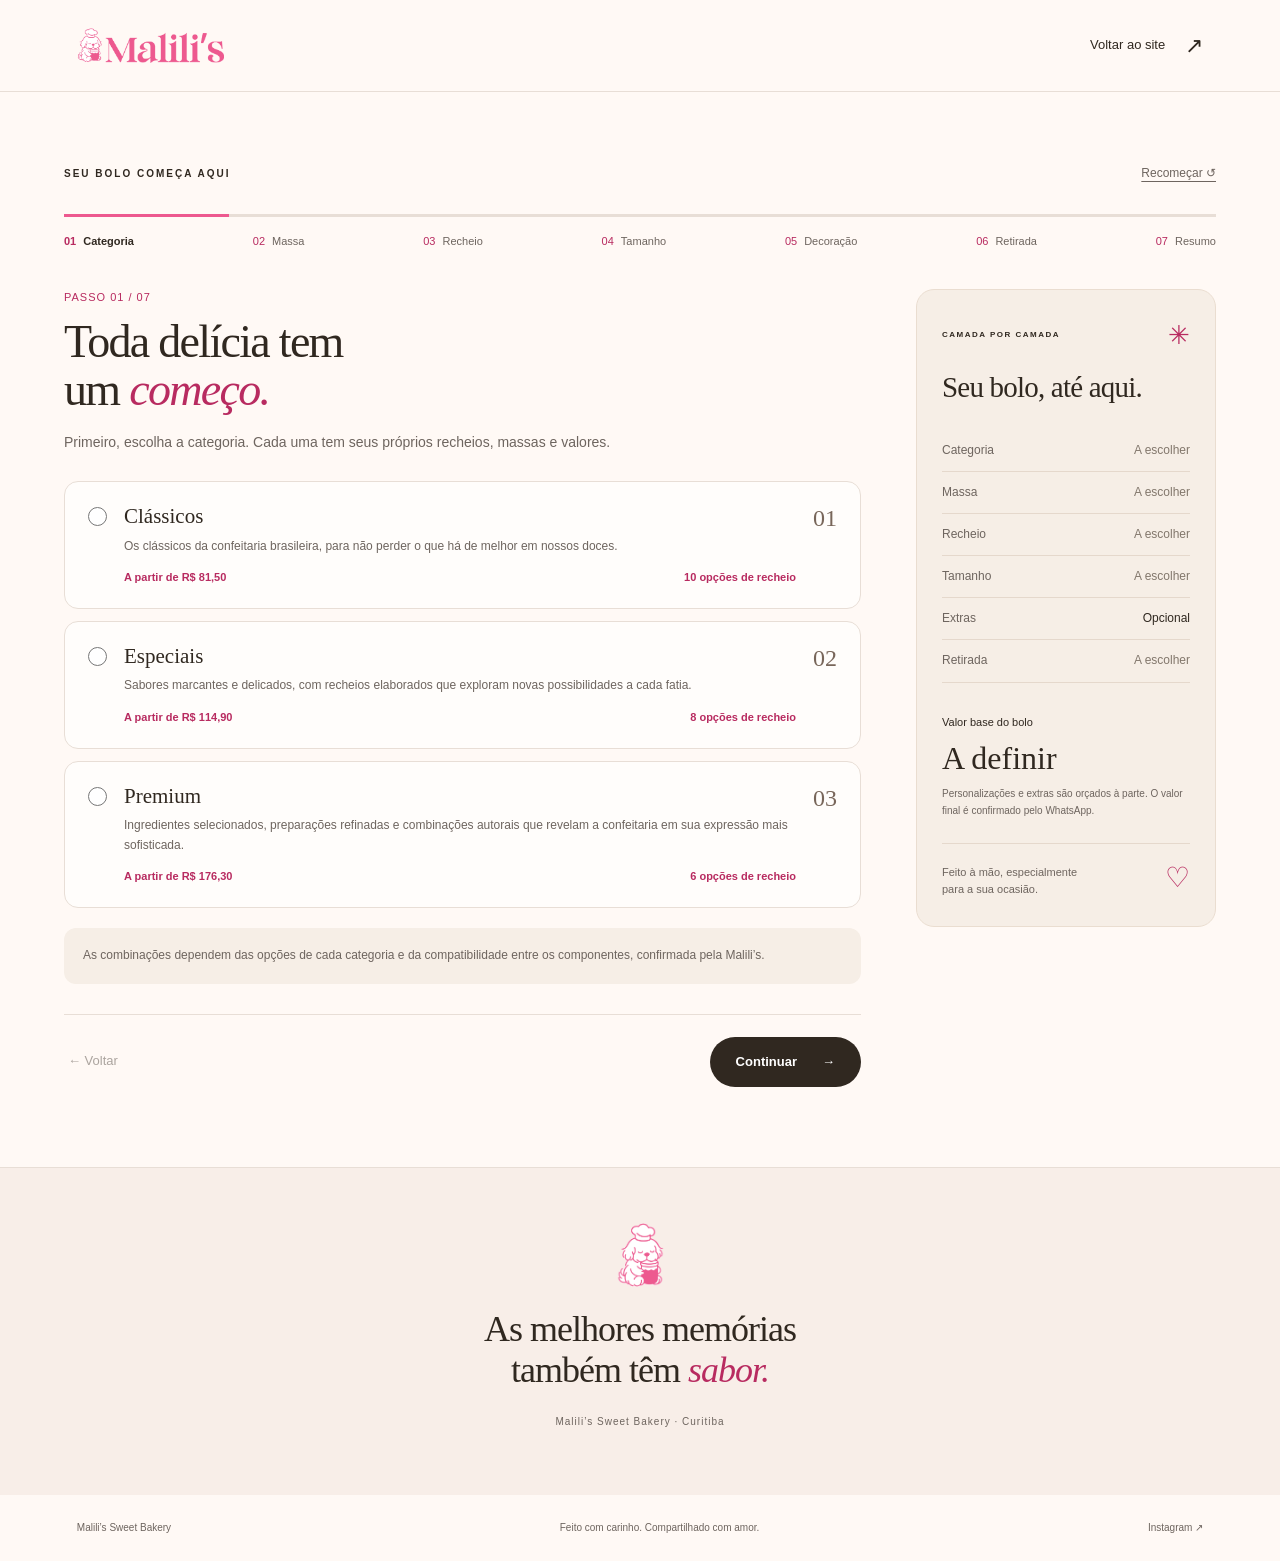
==== monte-seu-bolo/index.html @ 328f4b68 "Add mobile-first cake configurator and homepage entry points" ====
<!doctype html>
<html lang="pt-BR">
  <head>
    <meta charset="utf-8" />
    <meta name="viewport" content="width=device-width, initial-scale=1" />
    <meta name="theme-color" content="#fff9f5" />
    <meta
      name="description"
      content="Monte seu bolo Malili’s: escolha a massa, o recheio, o tamanho e a decoração. Prepare seu pedido de orçamento para conversar com a gente pelo WhatsApp."
    />
    <title>Monte seu bolo | Malili’s Sweet Bakery</title>
    <link rel="icon" href="../assets/images/logos/logo-dog.png" />
    <link rel="stylesheet" href="../assets/css/style.css?v=62811148ff71" />
    <link rel="stylesheet" href="assets/quiz.css?v=62607d155e5b" />
    <script src="assets/quiz.js" defer></script>
  </head>
  <body class="cake-page">
    <a class="cake-skip" href="#quiz">Ir para as escolhas</a>
    <header class="cake-header">
      <a href="../" aria-label="Malili’s Sweet Bakery, início"
        ><img
          src="../assets/images/logos/logo-horizontal-minimal.png"
          width="156"
          height="44"
          alt="Malili’s Sweet Bakery"
      /></a>
      <a class="cake-home" href="../"
        >Voltar ao site <span aria-hidden="true">↗</span></a
      >
    </header>
    <main>
      <section class="cake-hero" aria-labelledby="intro-title" hidden>
        <div class="cake-hero__copy">
          <p class="cake-eyebrow"><span></span> FEITO À MÃO. DO SEU JEITO.</p>
          <h1 id="intro-title">
            Sua ocasião.<br />Seu gosto.<br /><em>Seu bolo.</em>
          </h1>
          <p class="cake-intro">
            Das primeiras camadas ao último detalhe,<br
              class="cake-desktop-break"
            />
            vamos montar um bolo com a sua cara.
          </p>
          <a class="cake-button cake-button--dark" href="#quiz"
            >Vamos escolher? <span aria-hidden="true">↗</span></a
          >
          <p class="cake-hero__note">
            Você escolhe. A gente prepara o orçamento.
          </p>
        </div>
        <div class="cake-hero__visual">
          <span class="cake-orbit cake-orbit--one" aria-hidden="true"></span
          ><span class="cake-orbit cake-orbit--two" aria-hidden="true"></span>
          <span class="cake-photo-label">Uma celebração em cada camada</span>
          <img
            src="assets/bolo-red-velvet.webp"
            width="760"
            height="814"
            alt="Bolo Malili’s com buttercream rosa, decoração de bicos e frutas vermelhas"
            loading="lazy"
          />
          <div class="cake-stamp" aria-hidden="true">
            feito com<br /><strong>carinho</strong><span>✳</span>
          </div>
        </div>
        <div class="cake-hero__footer">
          <span>BOLOS SOB ENCOMENDA</span
          ><span>CURITIBA, PR <span aria-hidden="true">↙</span></span>
        </div>
      </section>
      <div class="cake-facts" aria-label="Como funciona a encomenda" hidden>
        <p>
          <span aria-hidden="true">✳</span> Pelo menos 5 dias de antecedência
        </p>
        <p><span aria-hidden="true">⌂</span> Retirada na Malili’s</p>
        <p><span aria-hidden="true">♡</span> Cada detalhe combinado com você</p>
      </div>
      <section id="quiz" class="cake-workspace" aria-label="Monte seu bolo">
        <div class="cake-progress-top">
          <p class="cake-eyebrow">SEU BOLO COMEÇA AQUI</p>
          <button type="button" class="cake-text-button" id="restart">
            Recomeçar <span aria-hidden="true">↺</span>
          </button>
        </div>
        <div class="cake-progress" aria-label="Etapas">
          <div class="cake-progress__track">
            <span id="progress-bar"></span>
          </div>
          <p id="progress-label"></p>
          <ol id="step-list"></ol>
        </div>
        <div class="cake-layout">
          <div class="cake-form-area">
            <form id="cake-form" novalidate>
              <div id="step-content"></div>
              <p class="cake-error" id="form-error" role="alert" hidden></p>
              <div class="cake-navigation">
                <button type="button" id="back" class="cake-back">
                  ← Voltar</button
                ><span class="cake-navigation__price" id="mobile-price"></span
                ><button
                  type="submit"
                  id="next"
                  class="cake-button cake-button--dark"
                >
                  Continuar <span aria-hidden="true">→</span>
                </button>
              </div>
            </form>
            <noscript
              ><div class="cake-notice">
                Ative o JavaScript para montar seu bolo. Você também pode
                <a href="https://wa.me/5541997467645"
                  >pedir um orçamento pelo WhatsApp</a
                >. Encomendas com pelo menos 5 dias de antecedência, retirada na
                Malili’s e sinal de 50% para confirmação.
              </div></noscript
            >
          </div>
          <aside class="cake-summary" aria-labelledby="summary-title">
            <div class="cake-summary__heading">
              <p class="cake-eyebrow">CAMADA POR CAMADA</p>
              <span aria-hidden="true">✳</span>
            </div>
            <h2 id="summary-title">Seu bolo, até aqui.</h2>
            <div id="summary-content"></div>
            <div class="cake-summary__price">
              <span>Valor base do bolo</span
              ><strong id="summary-price" aria-live="polite" aria-atomic="true"
                >A definir</strong
              >
              <p>
                Personalizações e extras são orçados à parte. O valor final é
                confirmado pelo WhatsApp.
              </p>
            </div>
            <p class="cake-summary__foot">
              Feito à mão, especialmente<br />para a sua ocasião.
              <span aria-hidden="true">♡</span>
            </p>
          </aside>
        </div>
      </section>
      <section class="cake-closing">
        <img
          src="../assets/images/logos/logo-dog.png"
          width="50"
          height="66"
          alt=""
        />
        <p>As melhores memórias<br />também têm <em>sabor.</em></p>
        <span>Malili’s Sweet Bakery · Curitiba</span>
      </section>
    </main>
    <footer class="cake-footer">
      <a href="../">Malili’s Sweet Bakery</a
      ><span>Feito com carinho. Compartilhado com amor.</span
      ><a
        href="https://www.instagram.com/malilisconfeitaria/"
        target="_blank"
        rel="noopener noreferrer"
        >Instagram ↗</a
      >
    </footer>
    <dialog id="restart-dialog" class="cake-dialog">
      <h2>Começar um novo bolo?</h2>
      <p>As escolhas deste orçamento serão apagadas.</p>
      <div>
        <button type="button" id="cancel-restart" class="cake-back">
          Manter escolhas</button
        ><button
          type="button"
          id="confirm-restart"
          class="cake-button cake-button--dark"
        >
          Recomeçar
        </button>
      </div>
    </dialog>
    <p id="cake-status" class="sr-only" role="status" aria-live="polite"></p>
  </body>
</html>
---- assets/css/style.css ----
/* ==========================================================================
   MALILI'S SWEET BAKERY — Landing Page Stylesheet
   Brand: 50% white / 30% black / 20% pink
   ========================================================================== */

/* ===== DESIGN TOKENS ===== */
:root {
  /* Colors */
  --color-white: #ffffff;
  --color-off-white: #fff9f5;
  --color-cream: #fff3e8;
  --color-black: #000000;
  --color-dark: #1a1a1a;
  --color-gray-600: #4a4a4a;
  --color-gray-400: #8a8a8a;
  --color-gray-200: #e8e8e8;
  --color-gray-100: #f5f5f5;

  --color-pink: #ed598f;
  --color-light-pink: #fa8fb6;
  --color-hot-pink: #f84284;
  --color-blush: #fde8f0;
  --color-chocolate: #6b3a2a;

  /* Typography */
  --font-primary: "Helvetica Neue", Helvetica, Arial, sans-serif;
  --font-serif: "Times New Roman", Times, Georgia, serif;
  --font-script: "Great Vibes", cursive;
  --fw-regular: 400;
  --fw-medium: 500;
  --fw-semibold: 600;
  --fw-bold: 700;
  --fw-black: 900;

  /* Fluid type scale */
  --text-xs: clamp(0.75rem, 0.7rem + 0.25vw, 0.875rem);
  --text-sm: clamp(0.875rem, 0.8rem + 0.3vw, 1rem);
  --text-base: clamp(1rem, 0.95rem + 0.25vw, 1.125rem);
  --text-lg: clamp(1.125rem, 1rem + 0.5vw, 1.375rem);
  --text-xl: clamp(1.25rem, 1rem + 1vw, 1.75rem);
  --text-2xl: clamp(1.5rem, 1rem + 2vw, 2.5rem);
  --text-3xl: clamp(2rem, 1rem + 3vw, 3.5rem);
  --text-4xl: clamp(2.5rem, 1rem + 4.5vw, 5rem);
  --text-hero: clamp(3.5rem, 1rem + 9vw, 9.5rem);

  /* Spacing */
  --space-xs: clamp(0.5rem, 0.4rem + 0.5vw, 0.75rem);
  --space-sm: clamp(0.75rem, 0.5rem + 1vw, 1.25rem);
  --space-md: clamp(1rem, 0.5rem + 2vw, 2rem);
  --space-lg: clamp(1.5rem, 0.5rem + 3vw, 3rem);
  --space-xl: clamp(2rem, 0.5rem + 5vw, 5rem);
  --space-2xl: clamp(3rem, 1rem + 6vw, 7rem);
  --space-section: clamp(5rem, 3rem + 7vw, 10rem);

  /* Layout */
  --container-max: 1280px;
  --container-pad: clamp(1.25rem, 1rem + 2vw, 3rem);
  --grid-gap: clamp(1.5rem, 1rem + 2vw, 3rem);
  --radius: 0.75rem;
  --radius-lg: 1.5rem;
  --radius-pill: 100vmax;

  /* Animation */
  --ease-out-expo: cubic-bezier(0.16, 1, 0.3, 1);
  --ease-out-back: cubic-bezier(0.34, 1.56, 0.64, 1);
  --ease-in-out: cubic-bezier(0.65, 0, 0.35, 1);
  --ease-playful: cubic-bezier(0.24, 1, 0.36, 1);
  --dur-fast: 0.2s;
  --dur-base: 0.4s;
  --dur-slow: 0.8s;

  /* Z-index */
  --z-base: 1;
  --z-decor: 5;
  --z-content: 10;
  --z-navbar: 100;
  --z-overlay: 200;

  /* Navbar */
  --navbar-h: 5rem;
}

/* ===== RESET ===== */
*,
*::before,
*::after {
  box-sizing: border-box;
  margin: 0;
  padding: 0;
}

html {
  -webkit-font-smoothing: antialiased;
  -moz-osx-font-smoothing: grayscale;
  text-rendering: optimizeLegibility;
}

body {
  font-family: var(--font-primary);
  font-weight: var(--fw-regular);
  font-size: var(--text-base);
  line-height: 1.6;
  color: var(--color-dark);
  background-color: var(--color-white);
  overflow-x: hidden;
}

h1,
h2,
h3,
h4,
h5,
h6 {
  font-family: var(--font-serif);
}

img {
  max-width: 100%;
  height: auto;
  display: block;
}

a {
  color: inherit;
  text-decoration: none;
}

ul {
  list-style: none;
}

button {
  font: inherit;
  color: inherit;
  background: none;
  border: none;
  cursor: pointer;
}

/* ===== UTILITIES ===== */
.sr-only {
  position: absolute;
  width: 1px;
  height: 1px;
  padding: 0;
  margin: -1px;
  overflow: hidden;
  clip: rect(0, 0, 0, 0);
  white-space: nowrap;
  border: 0;
}

.container {
  width: 100%;
  max-width: var(--container-max);
  margin: 0 auto;
  padding-inline: var(--container-pad);
}

.no-scroll {
  overflow: hidden;
}

/* ===== BUTTONS ===== */
.btn {
  display: inline-flex;
  align-items: center;
  justify-content: center;
  gap: 0.5rem;
  padding: 0.875rem 2rem;
  font-family: var(--font-primary);
  font-size: var(--text-sm);
  font-weight: var(--fw-semibold);
  letter-spacing: 0.02em;
  border-radius: var(--radius-pill);
  cursor: pointer;
  transition:
    transform var(--dur-fast) var(--ease-playful),
    box-shadow var(--dur-fast) var(--ease-playful),
    background-color var(--dur-fast) var(--ease-playful);
  position: relative;
  overflow: hidden;
  white-space: nowrap;
}

.btn--primary {
  background-color: var(--color-pink);
  color: var(--color-white);
  border: 2px solid var(--color-pink);
}

.btn--primary:hover {
  background-color: var(--color-hot-pink);
  border-color: var(--color-hot-pink);
  transform: translateY(-2px);
  box-shadow: 0 8px 30px rgba(237, 89, 143, 0.35);
}

.btn--primary:active {
  transform: translateY(0) scale(0.97);
  box-shadow: 0 2px 10px rgba(237, 89, 143, 0.25);
}

.btn--outline {
  background-color: transparent;
  color: var(--color-dark);
  border: 2px solid var(--color-dark);
}

.btn--outline:hover {
  background-color: var(--color-dark);
  color: var(--color-white);
  transform: translateY(-2px);
  box-shadow: 0 8px 30px rgba(0, 0, 0, 0.15);
}

.btn--outline:active {
  transform: translateY(0) scale(0.97);
}

.btn--lg {
  padding: 1rem 2.5rem;
  font-size: var(--text-base);
}

/* Focus visible for accessibility */
.btn:focus-visible,
a:focus-visible,
summary:focus-visible,
button:focus-visible {
  outline: 3px solid var(--color-pink);
  outline-offset: 3px;
}

/* ===== FLOATING WHATSAPP WIDGET ===== */
.whatsapp-widget {
  position: fixed;
  right: 1.25rem;
  bottom: 1.25rem;
  width: 3.5rem;
  height: 3.5rem;
  border-radius: 50%;
  display: inline-flex;
  align-items: center;
  justify-content: center;
  background: #25d366;
  color: var(--color-white);
  box-shadow: 0 12px 28px rgba(0, 0, 0, 0.22);
  z-index: 300;
  transition:
    transform var(--dur-fast) var(--ease-playful),
    box-shadow var(--dur-fast) var(--ease-playful),
    filter var(--dur-fast) var(--ease-playful);
}

.whatsapp-widget:hover {
  transform: translateY(-2px) scale(1.04);
  box-shadow: 0 16px 34px rgba(0, 0, 0, 0.28);
  filter: brightness(1.05);
}

.whatsapp-widget:active {
  transform: scale(0.96);
}

.whatsapp-widget svg {
  width: 1.75rem;
  height: 1.75rem;
}

/* ===== EYEBROW TEXT ===== */
.hero__eyebrow,
.about__eyebrow,
.products__eyebrow,
.spotlight__eyebrow,
.faq__eyebrow {
  font-size: var(--text-sm);
  font-weight: var(--fw-semibold);
  letter-spacing: 0.15em;
  text-transform: uppercase;
  color: var(--color-pink);
  margin-bottom: var(--space-sm);
}

/* ===== SECTION HEADINGS ===== */
.about__heading,
.products__heading,
.spotlight__heading,
.faq__heading,
.footer__cta-heading {
  font-size: var(--text-4xl);
  font-weight: var(--fw-black);
  line-height: 1.1;
  letter-spacing: -0.02em;
  color: var(--color-black);
  margin-bottom: var(--space-md);
}

.about__heading em,
.products__heading em,
.spotlight__heading em,
.faq__heading em,
.footer__cta-heading em {
  font-style: italic;
  color: var(--color-pink);
}

/* ===== DECORATIVE CIRCLES ===== */
.decor-circle {
  position: absolute;
  border-radius: 50%;
  pointer-events: none;
  will-change: transform;
}

/* ===== NAVBAR ===== */
.navbar {
  position: fixed;
  top: 0;
  left: 0;
  right: 0;
  z-index: var(--z-navbar);
  height: var(--navbar-h);
  display: flex;
  align-items: center;
  background: transparent;
  border-radius: 0;
  border: 1px solid transparent;
  transition:
    background var(--dur-base) var(--ease-playful),
    transform var(--dur-base) var(--ease-playful),
    box-shadow var(--dur-base) var(--ease-playful),
    top var(--dur-base) var(--ease-playful),
    left var(--dur-base) var(--ease-playful),
    right var(--dur-base) var(--ease-playful),
    border-radius var(--dur-base) var(--ease-playful),
    border-color var(--dur-base) var(--ease-playful);
}

.navbar--scrolled {
  top: 12px;
  left: clamp(12px, 3vw, 40px);
  right: clamp(12px, 3vw, 40px);
  height: calc(var(--navbar-h) - 8px);
  background: rgba(255, 255, 255, 0.72);
  backdrop-filter: blur(20px) saturate(1.8);
  -webkit-backdrop-filter: blur(20px) saturate(1.8);
  border-radius: 100px;
  border-color: rgba(255, 255, 255, 0.55);
  box-shadow:
    0 4px 24px rgba(0, 0, 0, 0.06),
    0 1px 2px rgba(0, 0, 0, 0.04);
}

.navbar--hidden {
  transform: translateY(calc(-100% - 20px));
}

.navbar__inner {
  display: grid;
  grid-template-columns: 1fr auto 1fr;
  align-items: center;
}

.navbar__logo img {
  height: 48px;
  width: auto;
}

/* Nav links — centered in the middle column */
.navbar__menu {
  display: flex;
  align-items: center;
  gap: clamp(1.5rem, 2vw, 2.5rem);
}

/* CTA — pushed to the far right */
.navbar__cta-wrap {
  justify-self: end;
}

.navbar__link {
  font-size: var(--text-sm);
  font-weight: var(--fw-medium);
  color: var(--color-dark);
  position: relative;
  padding: 0.25rem 0;
  transition: color var(--dur-fast);
}

.navbar__link::after {
  content: "";
  position: absolute;
  bottom: -2px;
  left: 0;
  width: 0;
  height: 1.5px;
  background: var(--color-pink);
  transition: width 0.3s var(--ease-playful);
}

.navbar__link:hover {
  color: var(--color-pink);
}

.navbar__link:hover::after {
  width: 100%;
}

/* Navbar CTA — smaller, refined */
.navbar__cta.btn {
  padding: 0.5rem 1.25rem;
  font-size: var(--text-xs);
}

/* Mobile CTA inside menu — hidden on desktop */
.navbar__menu-cta {
  display: none;
}

/* Hamburger */
.navbar__toggle {
  display: none;
  flex-direction: column;
  justify-content: center;
  gap: 5px;
  width: 28px;
  height: 28px;
  z-index: var(--z-overlay);
}

.navbar__toggle-line {
  display: block;
  width: 100%;
  height: 1.5px;
  background: var(--color-dark);
  border-radius: 2px;
  transition:
    transform 0.3s var(--ease-playful),
    opacity 0.2s;
  transform-origin: center;
}

.navbar__toggle--active .navbar__toggle-line:nth-child(1) {
  transform: translateY(6.5px) rotate(45deg);
}

.navbar__toggle--active .navbar__toggle-line:nth-child(2) {
  opacity: 0;
}

.navbar__toggle--active .navbar__toggle-line:nth-child(3) {
  transform: translateY(-6.5px) rotate(-45deg);
}

/* ===== HERO ===== */
.hero {
  position: relative;
  min-height: 100vh;
  min-height: 100dvh;
  display: flex;
  align-items: center;
  padding-top: var(--navbar-h);
  overflow: hidden;
  background: var(--color-off-white);
}

.hero__decor {
  position: absolute;
  inset: 0;
  z-index: var(--z-decor);
  overflow: hidden;
}

.decor-circle--hero-lg {
  width: clamp(400px, 50vw, 800px);
  height: clamp(400px, 50vw, 800px);
  background: var(--color-blush);
  top: -15%;
  right: -10%;
  opacity: 0.6;
}

.decor-circle--hero-md {
  width: clamp(180px, 22vw, 350px);
  height: clamp(180px, 22vw, 350px);
  background: var(--color-light-pink);
  opacity: 0.15;
  bottom: 5%;
  left: -5%;
}

.decor-circle--hero-sm {
  width: clamp(80px, 10vw, 160px);
  height: clamp(80px, 10vw, 160px);
  background: var(--color-hot-pink);
  opacity: 0.1;
  top: 30%;
  right: 40%;
}

/* Product image — absolute, bleeding right, behind heading text */
.hero__image {
  position: absolute;
  right: 0;
  bottom: 0;
  width: 42%;
  height: 88%;
  display: flex;
  align-items: flex-end;
  justify-content: center;
  z-index: var(--z-content);
  pointer-events: none;
}

.hero__product-img {
  width: 100%;
  max-width: 560px;
  height: auto;
  object-fit: contain;
  filter: drop-shadow(-20px 15px 60px rgba(0, 0, 0, 0.18));
  transform-origin: bottom center;
}

/* Content — full width, editorial layout */
.hero__inner {
  position: relative;
  z-index: calc(var(--z-content) + 1);
  width: 100%;
}

.hero__content {
  padding-block: var(--space-2xl);
}

/* Composition — heading + chef as one editorial unit */
.hero__composition {
  position: relative;
  margin-bottom: var(--space-lg);
}

.hero__heading {
  font-family: var(--font-serif);
  font-size: var(--text-hero);
  font-weight: var(--fw-black);
  line-height: 0.95;
  letter-spacing: -0.03em;
  color: var(--color-black);
}

.hero__heading-line {
  display: block;
}

.second--hero-line {
  margin-left: 100px;
}

.third--hero-line {
  margin-left: 200px;
}

.hero__chef {
  margin-top: 20px;
  margin-left: 395px;
}

.hero__heading-line--accent {
  color: var(--color-pink);
  font-style: italic;
}

/* Chef signature — positioned between heading lines, right side */
.hero__chef {
  /* position: absolute; */
  display: flex;
  align-items: center;
  gap: 0.6rem;
  /* Sit between line 1 and line 2, pushed right */
  top: calc(var(--text-hero) * 0.55);
  left: calc(var(--text-hero) * 3.8);
}

.hero__chef-label {
  font-family: var(--font-script);
  font-size: clamp(1.5rem, 0.5rem + 3vw, 3rem);
  color: var(--color-pink);
  line-height: 1;
}

.hero__chef-photo {
  width: clamp(40px, 3vw + 20px, 64px);
  height: clamp(40px, 3vw + 20px, 64px);
  border-radius: 50%;
  object-fit: cover;
  /* border: 2px solid var(--color-pink); */
  box-shadow: 0 4px 15px rgba(237, 89, 143, 0.2);
}

.hero__chef-name {
  font-family: var(--font-script);
  font-size: clamp(1.5rem, 0.5rem + 3vw, 3rem);
  color: var(--color-pink);
  line-height: 1;
}

.hero__subtext {
  font-size: var(--text-base);
  color: var(--color-gray-600);
  line-height: 1.7;
  max-width: 500px;
  margin-bottom: var(--space-lg);
  text-align: right;
  margin-left: 220px;
}

.hero__actions {
  display: flex;
  gap: var(--space-sm);
  flex-wrap: wrap;
}

/* Scroll indicator — "more below" at bottom of hero */
.hero__scroll-indicator {
  position: absolute;
  bottom: var(--space-lg);
  left: 50%;
  transform: translateX(-50%);
  z-index: calc(var(--z-content) + 1);
  display: flex;
  align-items: center;
  justify-content: center;
  color: var(--color-pink);
  transition:
    color var(--dur-base) var(--ease-playful),
    transform var(--dur-base) var(--ease-playful);
}

.hero__scroll-indicator:hover {
  color: var(--color-hot-pink);
  transform: translateX(-50%) translateY(4px);
}

.hero__scroll-indicator-icon {
  display: flex;
  align-items: center;
  justify-content: center;
  animation: hero-scroll-bounce 2s var(--ease-in-out) infinite;
}

@keyframes hero-scroll-bounce {
  0%,
  100% {
    transform: translateY(0);
  }
  50% {
    transform: translateY(6px);
  }
}

/* ===== ABOUT ===== */
.about {
  padding-block: var(--space-section);
  background: var(--color-off-white);
  position: relative;
  overflow: hidden;
}

.about__inner {
  display: flex;
  flex-direction: column;
  align-items: center;
}

/* Showcase — Marjory + floating balloons */
.about__showcase {
  position: relative;
  width: clamp(340px, 50vw, 600px);
  height: clamp(400px, 55vw, 650px);
  display: flex;
  align-items: center;
  justify-content: center;
  margin-bottom: 0;
}

/* Soft gradient that hides the bottom of Marjory's photo */
.about__showcase::after {
  content: "";
  position: absolute;
  bottom: 0;
  left: -20%;
  right: -20%;
  height: 60%;
  background: linear-gradient(
    to top,
    var(--color-off-white) 30%,
    transparent 100%
  );
  z-index: calc(var(--z-content) + 1);
  pointer-events: none;
}

/* Decorative rings behind Marjory */
.about__ring {
  position: absolute;
  top: 50%;
  left: 50%;
  transform: translate(-50%, -50%);
  width: 75%;
  height: 75%;
  border-radius: 50%;
  border: 1.5px solid var(--color-blush);
  pointer-events: none;
}

.about__ring--outer {
  width: 95%;
  height: 95%;
  border-color: rgba(253, 232, 240, 0.5);
  border-style: dashed;
}

/* Marjory photo */
.about__photo-wrap {
  position: relative;
  z-index: var(--z-content);
  width: 75%;
  display: flex;
  align-items: flex-end;
  justify-content: center;
}

.about__photo {
  width: 100%;
  height: auto;
  object-fit: contain;
  filter: drop-shadow(0 20px 40px rgba(0, 0, 0, 0.1));
}

/* Floating balloons — base; entrance on load via CSS so they always show */
@keyframes balloonIn {
  from {
    opacity: 0;
    transform: scale(0.92);
  }
  to {
    opacity: 1;
    transform: scale(1);
  }
}

.about__balloon {
  position: absolute;
  z-index: calc(var(--z-content) + 2);
  display: flex;
  align-items: center;
  gap: 0.5rem;
  padding: 0.6rem 1.1rem;
  background: rgba(255, 255, 255, 0.85);
  backdrop-filter: blur(12px);
  -webkit-backdrop-filter: blur(12px);
  border: 1px solid rgba(255, 255, 255, 0.6);
  border-radius: var(--radius-pill);
  box-shadow:
    0 8px 32px rgba(0, 0, 0, 0.08),
    0 2px 8px rgba(0, 0, 0, 0.04);
  white-space: nowrap;
  cursor: default;
  transition:
    transform 0.3s var(--ease-playful),
    box-shadow 0.3s var(--ease-playful);
  animation: balloonIn 0.5s ease-out both;
}

@media (prefers-reduced-motion: reduce) {
  .about__balloon {
    animation: none;
  }
}

.about__balloon:hover {
  transform: scale(1.06);
  box-shadow:
    0 12px 40px rgba(237, 89, 143, 0.15),
    0 2px 8px rgba(0, 0, 0, 0.06);
}

.about__balloon-icon {
  font-size: 1.25rem;
  line-height: 1;
}

.about__balloon-label {
  font-size: var(--text-sm);
  font-weight: var(--fw-semibold);
  color: var(--color-dark);
}

/* Balloon positions — 4 balloons arranged around the circle; stagger entrance */
.about__balloon--rv {
  top: 10%;
  left: 0%;
  animation-delay: 0.1s;
}

.about__balloon--sc {
  top: 10%;
  right: 0%;
  animation-delay: 0.2s;
}

.about__balloon--ch {
  top: 32%;
  right: -14%;
  animation-delay: 0.3s;
}

.about__balloon--handmade {
  top: 30%;
  left: -12%;
  animation-delay: 0.4s;
}

/* Text content — overlaps the faded bottom of the photo */
.about__content {
  position: relative;
  z-index: calc(var(--z-content) + 2);
  text-align: center;
  max-width: 560px;
  margin-top: clamp(-80px, -8vw, -40px);
}

.about__heading {
  font-size: var(--text-3xl);
  margin-bottom: var(--space-sm);
}

.about__heading em {
  color: var(--color-pink);
  font-style: italic;
}

.about__text {
  font-size: var(--text-lg);
  color: var(--color-gray-600);
  line-height: 1.8;
}

/* ===== PRODUCTS ===== */
.products {
  padding-block: var(--space-section);
  background: var(--color-white);
  position: relative;
}

.products__header {
  text-align: center;
  margin-bottom: var(--space-2xl);
}

.products__delivery-badge {
  display: inline-flex;
  align-items: center;
  gap: 0.5rem;
  margin: 0;
  padding: 0.5rem 1rem;
  font-size: var(--text-sm);
  font-weight: var(--fw-medium);
  color: var(--color-gray-600);
  background: var(--color-blush);
  border-radius: var(--radius-pill);
  border: 1px solid rgba(237, 89, 143, 0.2);
}

.products__delivery-badge-icon {
  display: flex;
  align-items: center;
  justify-content: center;
  color: var(--color-pink);
  flex-shrink: 0;
}

.products__grid {
  display: grid;
  grid-template-columns: repeat(2, minmax(0, 1fr));
  gap: var(--grid-gap);
  max-width: 900px;
  margin-inline: auto;
}

/* Product Card */
.product-card {
  text-align: center;
  padding: var(--space-md);
  border-radius: var(--radius-lg);
  transition: transform var(--dur-base) var(--ease-playful);
  position: relative;
}

.product-card:hover {
  transform: translateY(-8px);
}

.product-card__image-wrap {
  position: relative;
  display: flex;
  justify-content: center;
  align-items: center;
  margin-bottom: var(--space-md);
  padding: var(--space-md);
}

.product-card__circle {
  position: absolute;
  width: 80%;
  aspect-ratio: 1;
  border-radius: 50%;
  background: var(--color-blush);
  top: 50%;
  left: 50%;
  transform: translate(-50%, -50%);
  z-index: 0;
  transition: transform var(--dur-slow) var(--ease-playful);
}

.product-card:nth-child(2) .product-card__circle {
  background: var(--color-cream);
}

.product-card:nth-child(3) .product-card__circle {
  background: #f5e6d8;
}

.product-card:hover .product-card__circle {
  transform: translate(-50%, -50%) scale(1.05);
}

.product-card__img {
  position: relative;
  z-index: var(--z-base);
  width: 100%;
  max-width: 280px;
  height: auto;
  filter: drop-shadow(0 15px 40px rgba(0, 0, 0, 0.12));
  transition: transform var(--dur-base) var(--ease-playful);
}

.product-card:hover .product-card__img {
  transform: translateY(-8px);
}

.product-card__info {
  position: relative;
  z-index: var(--z-base);
}

.product-card__name {
  font-size: var(--text-xl);
  font-weight: var(--fw-bold);
  color: var(--color-black);
  margin-bottom: 0.35rem;
}

.product-card__price {
  display: inline-flex;
  margin-bottom: var(--space-xs);
  padding: 0.25rem 0.7rem;
  border-radius: var(--radius-pill);
  background: var(--color-blush);
  border: 1px solid rgba(237, 89, 143, 0.25);
  color: var(--color-pink);
  font-size: var(--text-sm);
  font-weight: var(--fw-bold);
}

.product-card__desc {
  font-size: var(--text-sm);
  color: var(--color-gray-600);
  line-height: 1.6;
  margin-bottom: var(--space-sm);
}

.product-card__link {
  font-size: var(--text-sm);
  font-weight: var(--fw-semibold);
  color: var(--color-pink);
  transition: color var(--dur-fast);
}

.product-card__link:hover {
  color: var(--color-hot-pink);
}

/* ===== BOLOS SOB ENCOMENDA ===== */
.custom-cakes {
  padding-bottom: var(--space-xl);
  background: var(--color-white);
  scroll-margin-top: calc(var(--navbar-h) + 2rem);
}

.custom-cakes__card {
  display: grid;
  grid-template-columns: 1.1fr 0.9fr;
  align-items: center;
  gap: var(--space-lg);
  padding: clamp(1.75rem, 4vw, 3.5rem);
  background: var(--color-off-white);
  border: 1px solid #eedfd6;
  border-radius: var(--radius-lg);
  overflow: hidden;
}

.custom-cakes__content { position: relative; z-index: 1; }
.custom-cakes__eyebrow {
  color: #b82b60;
  font-size: var(--text-xs);
  font-weight: var(--fw-semibold);
  letter-spacing: 0.14em;
  text-transform: uppercase;
  margin-bottom: 1rem;
}
.custom-cakes__heading {
  font-size: clamp(2.75rem, 5vw, 4.5rem);
  line-height: 1;
  font-weight: var(--fw-regular);
  letter-spacing: -0.035em;
  margin-bottom: 1.25rem;
}
.custom-cakes__heading em { color: #b82b60; }
.custom-cakes__text {
  max-width: 25rem;
  font-size: var(--text-base);
  color: var(--color-gray-600);
  margin-bottom: 1.5rem;
}
.custom-cakes__button { background: #302820; color: white; gap: 1.5rem; }
.custom-cakes__button:hover { background: #554137; }
.custom-cakes__note {
  max-width: 25rem;
  margin-top: 0.85rem;
  font-size: var(--text-xs);
  color: var(--color-gray-600);
}
.custom-cakes__image-wrap {
  position: relative;
  display: flex;
  align-items: center;
  justify-content: center;
  min-width: 0;
}
.custom-cakes__circle {
  position: absolute;
  width: 95%;
  aspect-ratio: 1;
  border-radius: 50%;
  background: var(--color-blush);
}
.custom-cakes__image {
  position: relative;
  width: auto;
  height: clamp(260px, 26vw, 350px);
  max-width: 100%;
  object-fit: contain;
  transform: rotate(-5deg);
  filter: drop-shadow(0 16px 18px #65332620);
}
@media (max-width: 767px) {
  .custom-cakes__card { grid-template-columns: 1fr; gap: 1.75rem; }
  .custom-cakes__image-wrap { grid-row: 1; }
  .custom-cakes__image { height: 240px; }
  .custom-cakes__circle { width: 250px; max-width: 100%; }
  .custom-cakes__heading { font-size: clamp(2.75rem, 10vw, 3.75rem); }
  .custom-cakes__button { min-height: 48px; }
}

/* ===== SPOTLIGHT ===== */
.spotlight {
  padding-block: var(--space-section);
  background: var(--color-off-white);
  position: relative;
  overflow: hidden;
}

.spotlight__inner {
  display: grid;
  grid-template-columns: 1fr 1fr;
  align-items: center;
  gap: var(--space-2xl);
}

.spotlight__image {
  position: relative;
  display: flex;
  justify-content: center;
}

.spotlight__img {
  width: 100%;
  max-width: 450px;
  height: auto;
  filter: drop-shadow(0 25px 60px rgba(0, 0, 0, 0.15));
  position: relative;
  z-index: var(--z-content);
}

.decor-circle--spotlight-1 {
  width: clamp(250px, 30vw, 450px);
  height: clamp(250px, 30vw, 450px);
  background: var(--color-blush);
  top: 50%;
  left: 50%;
  transform: translate(-50%, -50%);
  z-index: var(--z-decor);
}

.decor-circle--spotlight-2 {
  width: clamp(100px, 12vw, 180px);
  height: clamp(100px, 12vw, 180px);
  background: var(--color-light-pink);
  opacity: 0.3;
  bottom: -5%;
  right: 5%;
  z-index: var(--z-decor);
}

.spotlight__text {
  font-size: var(--text-lg);
  color: var(--color-gray-600);
  line-height: 1.8;
  margin-bottom: var(--space-lg);
}

.spotlight__features {
  display: flex;
  flex-direction: column;
  gap: var(--space-sm);
  margin-bottom: var(--space-lg);
}

.spotlight__features li {
  display: flex;
  align-items: center;
  gap: 0.75rem;
  font-size: var(--text-base);
  font-weight: var(--fw-medium);
  color: var(--color-dark);
}

.spotlight__features svg {
  flex-shrink: 0;
}

/* ===== INSTAGRAM FEED ===== */
.instagram {
  padding-block: var(--space-section);
  background: linear-gradient(180deg, var(--color-cream) 0%, var(--color-off-white) 100%);
  position: relative;
  overflow: hidden;
}

.instagram__decor {
  position: absolute;
  inset: 0;
  z-index: var(--z-decor);
  pointer-events: none;
}

.instagram__decor-circle--lg {
  width: clamp(280px, 34vw, 520px);
  height: clamp(280px, 34vw, 520px);
  background: var(--color-blush);
  top: -25%;
  right: -6%;
  opacity: 0.85;
}

.instagram__decor-circle--sm {
  width: clamp(90px, 10vw, 160px);
  height: clamp(90px, 10vw, 160px);
  background: var(--color-hot-pink);
  opacity: 0.16;
  bottom: 10%;
  left: 10%;
}

.instagram__inner {
  display: grid;
  grid-template-columns: minmax(300px, 1fr) minmax(320px, 1fr);
  gap: var(--space-2xl);
  align-items: center;
  position: relative;
  z-index: var(--z-content);
}

.instagram__content {
  max-width: 560px;
}

.instagram__eyebrow {
  font-size: var(--text-sm);
  letter-spacing: 0.16em;
  text-transform: uppercase;
  color: var(--color-gray-400);
  margin-bottom: var(--space-sm);
  font-weight: var(--fw-semibold);
}

.instagram__heading {
  font-size: clamp(2.2rem, 1.4rem + 2.2vw, 4rem);
  font-weight: var(--fw-black);
  line-height: 1.08;
  letter-spacing: -0.02em;
  color: var(--color-black);
  margin-bottom: var(--space-md);
}

.instagram__heading em {
  font-style: italic;
  color: var(--color-pink);
}

.instagram__text {
  font-size: var(--text-lg);
  color: var(--color-gray-600);
  line-height: 1.7;
  margin-bottom: var(--space-md);
}

.instagram__highlights {
  display: flex;
  flex-direction: column;
  gap: 0.65rem;
  margin-bottom: var(--space-lg);
}

.instagram__highlights li {
  display: flex;
  align-items: center;
  gap: 0.7rem;
  color: var(--color-dark);
  font-size: var(--text-sm);
  font-weight: var(--fw-semibold);
}

.instagram__highlights li::before {
  content: "";
  width: 0.55rem;
  height: 0.55rem;
  border-radius: 50%;
  background: var(--color-pink);
  box-shadow: 0 0 0 6px rgba(237, 89, 143, 0.16);
  flex-shrink: 0;
}

.instagram__feed {
  display: flex;
  justify-content: center;
  align-items: center;
}

.instagram__embed-shell {
  width: 100%;
  max-width: 560px;
  position: relative;
  border-radius: var(--radius-lg);
  padding: clamp(0.6rem, 1vw, 0.9rem);
  background: linear-gradient(145deg, #ffffff 0%, #fff5fa 100%);
  border: 1px solid rgba(237, 89, 143, 0.18);
  box-shadow:
    0 14px 45px rgba(0, 0, 0, 0.08),
    0 2px 10px rgba(237, 89, 143, 0.12);
}

.instagram__embed-shell::before {
  content: "";
  position: absolute;
  inset: -1px;
  border-radius: inherit;
  background: linear-gradient(130deg, rgba(237, 89, 143, 0.35), rgba(248, 66, 132, 0.08));
  z-index: -1;
}

.instagram__embed-shell .instagram-media {
  margin: 0;
  width: 100% !important;
  min-width: 0 !important;
  max-width: 100% !important;
}

.instagram__embed-shell iframe {
  border-radius: calc(var(--radius-lg) - 0.35rem);
}

.instagram__embed-placeholder {
  display: grid;
  place-items: center;
  min-height: 260px;
  border-radius: var(--radius);
  background: linear-gradient(180deg, var(--color-white) 0%, #fff6fa 100%);
  border: 1px dashed rgba(237, 89, 143, 0.35);
}

.instagram__embed-placeholder p {
  padding: 0 1rem;
  text-align: center;
  color: var(--color-gray-600);
  font-size: var(--text-sm);
  font-weight: var(--fw-medium);
}

.instagram__embed-fallback {
  display: none;
  margin: 1rem 0 0;
  padding: 1rem;
  border-radius: var(--radius);
  background: var(--color-white);
  color: var(--color-gray-600);
  font-size: var(--text-sm);
  line-height: 1.6;
  border: 1px solid rgba(237, 89, 143, 0.2);
}

.instagram__embed-fallback a {
  color: var(--color-pink);
  font-weight: var(--fw-semibold);
}

.instagram--fallback .instagram__embed-fallback {
  display: block;
}

@media (max-width: 1100px) {
  .instagram__inner {
    gap: var(--space-xl);
  }
}

@media (max-width: 900px) {
  .instagram__inner {
    grid-template-columns: 1fr;
    text-align: center;
  }

  .instagram__content {
    max-width: 100%;
  }

  .instagram__highlights {
    align-items: flex-start;
    width: fit-content;
    margin-inline: auto;
    text-align: left;
  }

  .instagram__feed {
    width: 100%;
  }
}

/* ===== TESTIMONIAL ===== */
.testimonial {
  padding-block: var(--space-section);
  background: var(--color-black);
  color: var(--color-white);
  position: relative;
  overflow: hidden;
}

.testimonial__inner {
  text-align: center;
  max-width: 800px;
  margin: 0 auto;
  position: relative;
}

.testimonial__decor-dog {
  width: 80px;
  height: auto;
  margin: 0 auto var(--space-lg);
  /* opacity: 0.15; */
}

.testimonial__text {
  font-size: var(--text-2xl);
  font-weight: var(--fw-medium);
  line-height: 1.5;
  letter-spacing: -0.01em;
  margin-bottom: var(--space-lg);
}

.testimonial__author {
  display: flex;
  flex-direction: column;
  align-items: center;
  gap: 0.25rem;
}

.testimonial__stars {
  color: var(--color-pink);
  font-size: var(--text-lg);
  letter-spacing: 0.15em;
}

.testimonial__name {
  font-size: var(--text-base);
  font-weight: var(--fw-bold);
}

.testimonial__role {
  font-size: var(--text-sm);
  color: var(--color-gray-400);
}

/* ===== FAQ ===== */
.faq {
  padding-block: var(--space-section);
  background: var(--color-white);
}

.faq__inner {
  max-width: 780px;
  margin: 0 auto;
}

.faq__header {
  text-align: center;
  margin-bottom: var(--space-2xl);
}

.faq__list {
  display: flex;
  flex-direction: column;
}

.faq__item {
  border-bottom: 1px solid var(--color-gray-200);
}

.faq__item:first-child {
  border-top: 1px solid var(--color-gray-200);
}

.faq__question {
  display: flex;
  align-items: center;
  justify-content: space-between;
  gap: var(--space-md);
  padding: var(--space-md) 0;
  font-size: var(--text-lg);
  font-weight: var(--fw-semibold);
  color: var(--color-dark);
  cursor: pointer;
  list-style: none;
  transition: color var(--dur-fast);
}

.faq__question::-webkit-details-marker {
  display: none;
}

.faq__question::marker {
  content: "";
}

.faq__question:hover {
  color: var(--color-pink);
}

.faq__icon {
  flex-shrink: 0;
  display: flex;
  align-items: center;
  justify-content: center;
  width: 32px;
  height: 32px;
  border-radius: 50%;
  background: var(--color-gray-100);
  color: var(--color-dark);
  transition:
    background var(--dur-fast),
    color var(--dur-fast),
    transform var(--dur-base) var(--ease-playful);
}

.faq__item[open] .faq__icon {
  background: var(--color-pink);
  color: var(--color-white);
}

.faq__item[open] .faq__icon-v {
  opacity: 0;
}

.faq__answer {
  overflow: hidden;
}

.faq__answer p {
  padding-bottom: var(--space-md);
  font-size: var(--text-base);
  color: var(--color-gray-600);
  line-height: 1.7;
  max-width: 640px;
}

/* ===== FOOTER ===== */
.footer__cta-band {
  padding-block: var(--space-2xl);
  background: var(--color-blush);
  text-align: center;
  position: relative;
  overflow: hidden;
}

.footer__cta-inner {
  position: relative;
  z-index: var(--z-content);
}

.footer__cta-dog {
  width: 64px;
  height: auto;
  margin: 0 auto var(--space-md);
  /* opacity: 0.6; */
}

.footer__cta-heading {
  font-size: var(--text-3xl);
}

.footer__cta-text {
  font-size: var(--text-lg);
  color: var(--color-gray-600);
  margin-bottom: var(--space-lg);
  max-width: 480px;
  margin-inline: auto;
}

.footer__bottom {
  background: var(--color-black);
  padding-block: var(--space-xl);
}

.footer__bottom-inner {
  display: flex;
  align-items: center;
  justify-content: space-between;
  flex-wrap: wrap;
  gap: var(--space-md);
}

.footer__logo {
  height: 90px;
  width: auto;
}

.footer__social {
  display: flex;
  gap: var(--space-md);
}

.footer__social a {
  color: var(--color-white);
  opacity: 0.7;
  transition:
    opacity var(--dur-fast),
    transform var(--dur-fast);
  display: flex;
}

.footer__social a:hover {
  opacity: 1;
  transform: translateY(-2px);
}

.footer__copy {
  font-size: var(--text-xs);
  color: var(--color-gray-400);
  width: 100%;
  text-align: center;
  margin-top: var(--space-md);
}

.mobile-header-logo {
  display: none;
}

.desktop-header-logo {
  display: block;
}

/* ==========================================================================
   RESPONSIVE
   ========================================================================== */

/* Mobile: < 768px */
@media (max-width: 767px) {
  /* Navbar mobile — collapse to logo left, hamburger right */
  .navbar {
    top: 0;
    left: 0;
    right: 0;
    height: var(--navbar-h);
    border-radius: 0;
    border-color: transparent;
    box-shadow: none;
    background: rgba(255, 255, 255, 0.98);
  }

  /* Ensure the scrolled state doesn't create a floating pill on mobile. */
  .navbar--scrolled {
    top: 0;
    left: 0;
    right: 0;
    height: var(--navbar-h);
    border-radius: 0;
    border-color: transparent;
    box-shadow: none;
    background: rgba(255, 255, 255, 0.98);
  }

  .navbar__inner {
    display: flex;
    justify-content: space-between;
  }

  .navbar__toggle {
    display: flex;
  }

  .navbar__cta-wrap {
    display: none;
  }

  .navbar__menu {
    position: fixed;
    inset: 0;
    background: rgba(255, 255, 255, 0.98);
    backdrop-filter: blur(20px);
    -webkit-backdrop-filter: blur(20px);
    flex-direction: column;
    justify-content: center;
    align-items: center;
    gap: var(--space-xl);
    opacity: 0;
    visibility: hidden;
    transition:
      opacity 0.4s var(--ease-playful),
      visibility 0.4s;
    z-index: calc(var(--z-overlay) - 1);

    height: 90vh;
  }

  .navbar__menu--open {
    opacity: 1;
    visibility: visible;
  }

  .navbar__menu--open .navbar__link {
    font-size: var(--text-2xl);
    font-weight: var(--fw-bold);
    text-transform: none;
    letter-spacing: -0.01em;
  }

  .navbar__menu-cta {
    display: list-item;
    margin-top: var(--space-sm);
  }

  /* Hero mobile */
  .hero {
    min-height: auto;
    padding-top: calc(var(--navbar-h) + var(--space-md));
    padding-bottom: 0;
  }

  .hero__content {
    text-align: center;
    padding-bottom: var(--space-lg);
  }

  .hero__composition {
    margin-bottom: var(--space-md);
  }

  .hero__chef {
    position: static;
    justify-content: center;
    margin-top: var(--space-sm);
  }

  .hero__heading {
    text-align: center;
  }

  .hero__image {
    position: relative;
    right: auto;
    bottom: auto;
    width: 100%;
    height: auto;
    justify-content: center;
    pointer-events: auto;
    margin-top: var(--space-md);
  }

  .hero__product-img {
    max-width: 340px;
    position: relative;
    top: -70px;
  }

  .hero__subtext {
    margin-inline: auto;
  }

  .hero__actions {
    justify-content: center;
  }

  .decor-circle--hero-lg {
    width: 250px;
    height: 250px;
    top: -5%;
    right: -15%;
  }

  .decor-circle--hero-md {
    display: none;
  }

  /* About mobile */
  .about__showcase {
    width: 100%;
    height: auto;
    min-height: 380px;
  }

  .about__photo-wrap {
    width: 60%;
  }

  .about__balloon {
    padding: 0.4rem 0.8rem;
    font-size: 0.8rem;
  }

  .about__balloon-icon {
    font-size: 1rem;
  }

  .about__balloon-label {
    font-size: var(--text-xs);
  }

  .about__balloon--rv {
    top: 2%;
    left: 2%;
  }
  .about__balloon--sc {
    top: 0;
    right: 2%;
  }
  .about__balloon--ch {
    top: 30%;
    right: -4%;
    z-index: 0;
  }
  .about__balloon--handmade {
    top: 28%;
    left: -4%;
    z-index: 0;
  }

  /* Products mobile */
  .products__grid {
    grid-template-columns: 1fr;
    max-width: 400px;
    margin-inline: auto;
  }

  /* Spotlight mobile */
  .spotlight__inner {
    grid-template-columns: 1fr;
    text-align: center;
  }

  .spotlight__image {
    order: -1;
    max-width: 300px;
    margin: 0 auto;
  }

  .spotlight__features {
    align-items: left;
    text-align: left;
  }

  /* Testimonial mobile */
  .testimonial__text {
    font-size: var(--text-xl);
  }

  /* Footer mobile */
  .footer__bottom-inner {
    flex-direction: column;
    text-align: center;
  }

  .footer__logo {
    margin: 0 auto;
  }

  .footer__social {
    justify-content: center;
  }

  .second--hero-line,
  .third--hero-line,
  .hero__chef {
    margin-left: 0;
  }

  .product-card__img {
    max-width: 160px;
  }

  .hero {
    display: flex;
    flex-direction: column-reverse;
    /* align-items: center;
    justify-content: center; */
  }

  .hero__subtext {
    text-align: center;
  }

  .product-card__circle {
    width: 50%;
    left: 30%;
    top: 50%;
  }

  .hero__decor .decor-circle--hero-sm {
    display: none;
  }

  .mobile-header-logo {
    display: block;
    height: 36px !important;
  }

  .desktop-header-logo {
    display: none;
  }

  .whatsapp-widget {
    right: 1rem;
    bottom: 1rem;
    width: 3.2rem;
    height: 3.2rem;
  }
}

/* Tablet: 768px - 1023px */
@media (min-width: 768px) and (max-width: 1023px) {
  .hero__image {
    width: 38%;
    right: 0;
  }

  .hero__chef {
    top: calc(var(--text-hero) * 0.5);
    left: calc(var(--text-hero) * 3.2);
  }

}

/* Special Mobile: 360px - 600px */
@media (min-width: 360px) and (max-width: 600px) {
  .hero__heading {
    text-align: left;
  }

  .second--hero-line {
    margin-left: 50px;
  }

  .third--hero-line {
    margin-left: 120px;
  }

  .hero__chef {
    justify-content: end !important;
  }

  .hero__subtext {
    text-align: right;
  }
}

/* Fix for hero image on small desktop screens */
@media (min-width: 1100px) and (max-width: 1280px) {
  .hero__image {
    width: 35% !important;
    right: 0;
  }
}

@media (min-width: 800px) and (max-width: 1100px) {
  .hero__image {
    width: 40% !important;
    right: 0;
  }
}

/* Desktop: 1024px+ */
@media (min-width: 1024px) {
  .hero__content {
    padding-block: var(--space-2xl);
  }

  .hero__image {
    width: 42%;
    right: 0;
  }
}

/* ===== REDUCED MOTION ===== */
@media (prefers-reduced-motion: reduce) {
  *,
  *::before,
  *::after {
    animation-duration: 0.01ms !important;
    animation-iteration-count: 1 !important;
    transition-duration: 0.01ms !important;
    scroll-behavior: auto !important;
  }
}
---- monte-seu-bolo/assets/quiz.css ----
/* Isolated configurator. Brand tokens are inherited from the existing site. */
.cake-page {
  --cake-ink: #302820;
  --cake-muted: #6e655f;
  --cake-line: #e8ded6;
  --cake-accent: #b82b60;
  background: var(--color-off-white);
  color: var(--cake-ink);
  font-size: 16px;
  overflow-x: clip;
}
.cake-page [hidden] {
  display: none !important;
}
.cake-page a,
.cake-page button,
.cake-page input,
.cake-page textarea {
  touch-action: manipulation;
}
.cake-page :focus-visible {
  outline: 3px solid var(--cake-accent);
  outline-offset: 5px;
}
.cake-skip {
  position: fixed;
  top: -80px;
  left: 16px;
  background: white;
  padding: 12px;
  z-index: 500;
}
.cake-skip:focus {
  top: 12px;
}
.cake-header {
  height: 92px;
  max-width: 1440px;
  margin: auto;
  padding: 0 6%;
  display: flex;
  align-items: center;
  justify-content: space-between;
  border-bottom: 1px solid var(--cake-line);
}
.cake-header img {
  width: 147px;
  height: auto;
}
.cake-home {
  font-size: 13px;
  display: flex;
  gap: 20px;
  align-items: center;
}
.cake-home span {
  font-size: 22px;
}
.cake-hero {
  max-width: 1440px;
  position: relative;
  margin: auto;
  padding: 54px 6% 0;
  display: grid;
  grid-template-columns: 1fr 1fr;
  overflow: hidden;
}
.cake-eyebrow {
  font-size: 10px;
  letter-spacing: 2px;
  font-weight: 600;
  line-height: 1.6;
  display: flex;
  align-items: center;
  gap: 10px;
}
.cake-eyebrow > span {
  height: 6px;
  width: 6px;
  background: var(--color-pink);
  border-radius: 50%;
}
.cake-hero h1 {
  font-size: clamp(64px, 7.5vw, 112px);
  line-height: 0.98;
  font-weight: 400;
  letter-spacing: -5px;
  margin: 26px 0 22px;
}
.cake-hero h1 em {
  color: var(--color-pink);
  font-weight: 400;
}
.cake-intro {
  color: var(--cake-muted);
  font-size: 15px;
  line-height: 1.8;
  margin-bottom: 26px;
}
.cake-button {
  display: inline-flex;
  align-items: center;
  justify-content: center;
  gap: 25px;
  padding: 15px 25px;
  min-height: 50px;
  border-radius: 100px;
  font-size: 13px;
  font-weight: 600;
  line-height: 1.4;
  transition:
    background 0.2s,
    transform 0.2s;
  border: 1px solid transparent;
  text-align: center;
}
.cake-button--dark {
  background: var(--cake-ink);
  color: white;
}
.cake-button--dark:hover {
  background: #554137;
}
.cake-button--pink {
  background: var(--cake-accent);
  color: white;
}
.cake-button--pink:hover {
  background: #98204d;
}
.cake-hero__note {
  font-size: 11px;
  color: var(--cake-muted);
  margin-top: 13px;
}
.cake-hero__visual {
  position: relative;
  display: flex;
  align-items: center;
  justify-content: center;
  min-width: 0;
}
.cake-hero__visual > img {
  position: relative;
  width: 95%;
  max-height: 560px;
  height: auto;
  object-fit: contain;
  z-index: 1;
  transform: rotate(-7deg);
  filter: drop-shadow(0 25px 25px #65332624);
}
.cake-orbit {
  position: absolute;
  width: 94%;
  aspect-ratio: 1;
  border-radius: 50%;
  background: #f7e6df;
  top: 6%;
  left: 6%;
}
.cake-orbit--two {
  background: none;
  border: 1px solid #eaccc4;
  width: 110%;
  left: -2%;
  top: -1%;
}
.cake-photo-label {
  position: absolute;
  top: 8px;
  right: 0;
  font-family: var(--font-serif);
  font-size: 16px;
  font-style: italic;
  transform: rotate(7deg);
  z-index: 2;
}
.cake-stamp {
  position: absolute;
  right: -3%;
  bottom: 17%;
  height: 116px;
  width: 116px;
  border-radius: 50%;
  background: #f6e0aa;
  display: flex;
  align-items: center;
  justify-content: center;
  flex-direction: column;
  font-family: var(--font-serif);
  font-style: italic;
  z-index: 2;
  font-size: 17px;
  line-height: 1.1;
  transform: rotate(13deg);
}
.cake-stamp strong {
  font-weight: 400;
  font-size: 25px;
}
.cake-stamp span {
  font-style: normal;
  font-size: 23px;
  margin-top: 5px;
}
.cake-hero__footer {
  grid-column: 1/-1;
  display: flex;
  justify-content: space-between;
  font-size: 9px;
  letter-spacing: 1.8px;
  padding: 35px 0 23px;
}
.cake-hero__footer > span:last-child {
  display: flex;
  gap: 22px;
}
.cake-facts {
  padding: 20px 5%;
  display: flex;
  justify-content: center;
  gap: 55px;
  border-block: 1px solid var(--cake-line);
  background: #fffdfb;
}
.cake-facts p {
  font-size: 12px;
  display: flex;
  align-items: center;
  gap: 12px;
}
.cake-facts p > span {
  font-size: 20px;
  color: var(--cake-accent);
}
.cake-workspace {
  max-width: 1280px;
  margin: auto;
  padding: 60px 5% 80px;
  scroll-margin-top: 20px;
}
.cake-progress-top {
  display: flex;
  justify-content: space-between;
  align-items: center;
  gap: 15px;
}
.cake-text-button {
  font-size: 12px;
  color: var(--cake-muted);
  min-height: 44px;
  text-decoration: underline;
  text-underline-offset: 4px;
}
.cake-progress {
  margin: 18px 0 38px;
}
.cake-progress__track {
  height: 3px;
  background: var(--cake-line);
}
.cake-progress__track > span {
  height: 100%;
  display: block;
  background: var(--color-pink);
  transition: width 0.2s;
}
.cake-progress > p {
  display: none;
}
.cake-progress ol {
  list-style: none;
  padding: 0;
  display: flex;
  justify-content: space-between;
  margin-top: 16px;
  gap: 10px;
}
.cake-progress li {
  font-size: 11px;
  color: var(--cake-muted);
}
.cake-progress li[aria-current] {
  color: var(--cake-ink);
  font-weight: 700;
}
.cake-progress li > span {
  margin-right: 7px;
  color: var(--cake-accent);
}
.cake-layout {
  display: grid;
  grid-template-columns: minmax(0, 1fr) 300px;
  gap: 55px;
  align-items: start;
}
.cake-step-count {
  color: var(--cake-accent);
  font-size: 11px;
  letter-spacing: 1px;
  margin-bottom: 12px;
}
.cake-step-title {
  font-size: 46px;
  line-height: 1.05;
  font-weight: 400;
  letter-spacing: -1.7px;
  margin-bottom: 15px;
  outline: none;
}
.cake-step-title em {
  font-weight: 400;
  color: var(--cake-accent);
}
.cake-step-description {
  font-size: 14px;
  color: var(--cake-muted);
  line-height: 1.75;
  margin-bottom: 27px;
  max-width: 550px;
}
.cake-choice-group {
  border: 0;
  min-width: 0;
}
.cake-choices {
  display: grid;
  gap: 12px;
}
.cake-option {
  position: relative;
  display: flex;
  gap: 17px;
  padding: 21px 23px;
  border: 1px solid var(--cake-line);
  border-radius: 14px;
  align-items: flex-start;
  background: #fffdfb;
  cursor: pointer;
  transition:
    border-color 0.15s,
    background 0.15s;
}
.cake-option:hover {
  border-color: #cdb3a5;
}
.cake-option:has(input:checked) {
  border-color: var(--cake-accent);
  background: #fff0f5;
  box-shadow: inset 0 0 0 1px var(--cake-accent);
}
.cake-option input {
  accent-color: var(--cake-accent);
  width: 19px;
  height: 19px;
  flex-shrink: 0;
  margin-top: 4px;
}
.cake-option__body {
  flex: 1;
  min-width: 0;
}
.cake-option__name {
  font-size: 21px;
  font-family: var(--font-serif);
  font-weight: 400;
  display: block;
  line-height: 1.25;
}
.cake-option__description {
  font-size: 12px;
  color: var(--cake-muted);
  line-height: 1.65;
  display: block;
  margin-top: 7px;
}
.cake-option__meta {
  display: flex;
  justify-content: space-between;
  gap: 10px;
  margin-top: 13px;
  font-size: 11px;
  color: var(--cake-accent);
  font-weight: 600;
}
.cake-option__number {
  font-family: var(--font-serif);
  font-size: 24px;
  color: #78665a;
  line-height: 1.3;
}
.cake-choices--fillings {
  grid-template-columns: repeat(2, minmax(0, 1fr));
}
.cake-choices--fillings .cake-option {
  padding: 18px 15px;
  gap: 10px;
}
.cake-choices--fillings .cake-option__name {
  font-size: 19px;
}
.cake-choices--sizes {
  grid-template-columns: repeat(2, minmax(0, 1fr));
}
.cake-size-letter {
  font-size: 34px;
  font-family: var(--font-serif);
  line-height: 1.2;
}
.cake-size-price {
  display: block;
  color: var(--cake-accent);
  font-size: 17px;
  margin-top: 12px;
  font-weight: 600;
}
.cake-mass-image {
  background: #f5ece3;
  border-radius: 14px;
  margin-bottom: 20px;
  overflow: hidden;
  padding: 20px;
}
.cake-mass-image img {
  max-height: 110px;
  width: 100%;
  object-fit: contain;
}
.cake-summary {
  background: #f6eee6;
  border: 1px solid #eaddd0;
  border-radius: 18px;
  padding: 25px;
  position: sticky;
  top: 24px;
}
.cake-summary__heading {
  display: flex;
  align-items: center;
  justify-content: space-between;
}
.cake-summary__heading .cake-eyebrow {
  font-size: 8px;
  letter-spacing: 1.5px;
}
.cake-summary__heading > span {
  font-size: 26px;
  color: var(--cake-accent);
}
.cake-summary h2 {
  font-size: 29px;
  line-height: 1.15;
  font-weight: 400;
  letter-spacing: -0.8px;
  margin: 15px 0 25px;
}
.cake-summary dl > div {
  padding: 11px 0;
  border-bottom: 1px solid #e5d8cc;
  display: flex;
  justify-content: space-between;
  gap: 16px;
  font-size: 12px;
}
.cake-summary dt {
  color: var(--cake-muted);
}
.cake-summary dd {
  font-weight: 500;
  text-align: right;
  max-width: 65%;
  overflow-wrap: anywhere;
}
.cake-summary dd[data-empty] {
  color: #82776c;
  font-weight: 400;
}
.cake-summary__price {
  margin-top: 25px;
}
.cake-summary__price > span {
  font-size: 11px;
}
.cake-summary__price > strong {
  display: block;
  font-size: 32px;
  font-weight: 400;
  font-family: var(--font-serif);
  line-height: 1.3;
  margin: 5px 0;
}
.cake-summary__price > p {
  font-size: 10px;
  color: var(--cake-muted);
  line-height: 1.7;
}
.cake-summary__foot {
  font-size: 11px;
  color: var(--cake-muted);
  line-height: 1.6;
  border-top: 1px solid #e5d8cc;
  margin-top: 24px;
  padding-top: 20px;
}
.cake-summary__foot > span {
  float: right;
  font-size: 28px;
  color: var(--cake-accent);
  margin-top: -25px;
}
.cake-navigation {
  display: flex;
  align-items: center;
  justify-content: space-between;
  gap: 12px;
  border-top: 1px solid var(--cake-line);
  padding-top: 22px;
  margin-top: 30px;
}
.cake-back {
  min-height: 44px;
  font-size: 13px;
  padding: 8px 4px;
}
.cake-back:disabled {
  opacity: 0.4;
  cursor: default;
}
.cake-navigation__price {
  display: none;
}
.cake-error {
  background: #fff0f0;
  color: #9e203d;
  padding: 12px 16px;
  border-left: 3px solid #9e203d;
  margin-top: 18px;
  font-size: 13px;
  border-radius: 4px;
}
.cake-inspiration {
  margin-bottom: 24px;
}
.cake-inspiration img {
  width: 100%;
  height: 270px;
  object-fit: cover;
  object-position: 50% 57%;
  border-radius: 14px;
}
.cake-inspiration figcaption {
  font-size: 10px;
  color: var(--cake-muted);
  margin-top: 8px;
}
.cake-field-grid {
  display: grid;
  grid-template-columns: 1fr 1fr;
  gap: 17px;
}
.cake-field {
  display: flex;
  flex-direction: column;
  gap: 7px;
  margin-bottom: 18px;
  min-width: 0;
}
.cake-field label,
.cake-field legend {
  font-size: 12px;
  font-weight: 600;
}
.cake-field label > span {
  font-weight: 400;
  color: var(--cake-muted);
}
.cake-field input,
.cake-field textarea {
  width: 100%;
  padding: 13px 14px;
  font-size: 16px;
  font-family: var(--font-primary);
  color: var(--cake-ink);
  border: 1px solid #d9cdc2;
  border-radius: 9px;
  background: #fffdfb;
  min-height: 49px;
}
.cake-field textarea {
  resize: vertical;
  min-height: 100px;
  line-height: 1.5;
}
.cake-field small {
  font-size: 11px;
  color: var(--cake-muted);
  line-height: 1.6;
}
.cake-field [aria-invalid="true"] {
  border-color: #9e203d;
}
.cake-checks {
  border: 0;
}
.cake-checks legend {
  font-size: 12px;
  font-weight: 600;
  margin-bottom: 10px;
}
.cake-checks label {
  display: flex;
  align-items: center;
  gap: 12px;
  font-size: 13px;
  padding: 12px 0;
  cursor: pointer;
}
.cake-checks input {
  accent-color: var(--cake-accent);
  height: 20px;
  width: 20px;
}
.cake-checks label > span:last-child {
  color: var(--cake-muted);
  margin-left: auto;
  font-size: 11px;
}
.cake-notice {
  padding: 17px 19px;
  background: #f6eee6;
  border-radius: 12px;
  font-size: 12px;
  line-height: 1.8;
  margin: 20px 0;
  color: var(--cake-muted);
}
.cake-notice strong {
  color: var(--cake-ink);
  font-weight: 600;
}
.cake-review {
  border-top: 1px solid var(--cake-line);
}
.cake-review__row {
  padding: 17px 0;
  border-bottom: 1px solid var(--cake-line);
  display: grid;
  grid-template-columns: 105px minmax(0, 1fr);
  gap: 12px;
  align-items: start;
}
.cake-review__row dt {
  font-size: 12px;
  color: var(--cake-muted);
}
.cake-review__row dd {
  display: grid;
  grid-template-columns: minmax(0, 1fr) auto;
  gap: 10px;
  font-size: 13px;
  overflow-wrap: anywhere;
  white-space: pre-wrap;
}
.cake-review__row button {
  font-size: 11px;
  color: var(--cake-accent);
  text-decoration: underline;
  text-underline-offset: 3px;
  min-height: 30px;
  align-self: start;
}
.cake-review-price {
  display: flex;
  justify-content: space-between;
  align-items: center;
  margin: 24px 0 10px;
  font-size: 13px;
}
.cake-review-price strong {
  font-family: var(--font-serif);
  font-size: 32px;
  font-weight: 400;
}
.cake-review-actions {
  display: flex;
  flex-direction: column;
  gap: 12px;
  margin-top: 22px;
}
.cake-review-actions .cake-button {
  width: 100%;
  gap: 12px;
}
.cake-copy {
  min-height: 44px;
  font-size: 12px;
  text-decoration: underline;
  text-underline-offset: 4px;
}
.cake-copy-fallback {
  margin-top: 15px;
}
.cake-copy-fallback textarea {
  font-size: 13px;
  min-height: 200px;
}
.cake-success-message {
  font-size: 12px;
  color: var(--cake-accent);
  text-align: center;
  min-height: 20px;
}
.cake-terms {
  padding-left: 17px;
  list-style: disc;
  font-size: 12px;
  color: var(--cake-muted);
  line-height: 1.8;
}
.cake-terms li {
  margin-bottom: 7px;
}
.cake-closing {
  text-align: center;
  padding: 55px 20px 65px;
  border-top: 1px solid var(--cake-line);
  background: #f8eee8;
}
.cake-closing img {
  height: 64px;
  width: auto;
  margin: 0 auto 22px;
}
.cake-closing > p {
  font-family: var(--font-serif);
  font-size: 36px;
  line-height: 1.15;
  letter-spacing: -1px;
}
.cake-closing > p em {
  color: var(--cake-accent);
}
.cake-closing > span {
  display: block;
  font-size: 10px;
  letter-spacing: 1px;
  margin-top: 22px;
  color: var(--cake-muted);
}
.cake-footer {
  display: flex;
  justify-content: space-between;
  align-items: center;
  gap: 20px;
  padding: 25px 6%;
  font-size: 10px;
  color: var(--cake-muted);
}
.cake-dialog {
  position: fixed;
  inset: 0;
  margin: auto;
  border: 1px solid var(--cake-line);
  border-radius: 18px;
  padding: 28px;
  max-width: 440px;
  width: calc(100% - 36px);
  background: var(--color-off-white);
  color: var(--cake-ink);
}
.cake-dialog::backdrop {
  background: #30282070;
}
.cake-dialog h2 {
  font-size: 30px;
  font-weight: 400;
  line-height: 1.1;
}
.cake-dialog p {
  font-size: 14px;
  margin: 20px 0;
}
.cake-dialog > div {
  display: flex;
  justify-content: space-between;
  gap: 16px;
}
@media (max-width: 1023px) {
  .cake-layout {
    grid-template-columns: 1fr;
    gap: 30px;
  }
  .cake-summary {
    display: none;
  }
  .cake-workspace {
    max-width: 800px;
  }
  .cake-facts {
    gap: 25px;
  }
  .cake-facts p {
    font-size: 10px;
  }
  .cake-hero h1 {
    font-size: 80px;
  }
  .cake-stamp {
    width: 95px;
    height: 95px;
    font-size: 15px;
  }
  .cake-stamp strong {
    font-size: 22px;
  }
  .cake-navigation__price {
    display: block;
    font-size: 11px;
    color: var(--cake-muted);
    margin-left: auto;
    text-align: right;
  }
  .cake-navigation__price strong {
    display: block;
    color: var(--cake-ink);
    font-size: 15px;
  }
  .cake-hero__visual > img {
    width: 110%;
    max-width: none;
  }
}
@media (max-width: 600px) {
  .cake-header {
    height: 74px;
    padding: 0 6%;
  }
  .cake-header img {
    width: 124px;
  }
  .cake-home {
    font-size: 11px;
    gap: 10px;
  }
  .cake-hero {
    padding: 33px 6% 0;
    grid-template-columns: 1fr;
  }
  .cake-eyebrow {
    font-size: 9px;
    letter-spacing: 1.7px;
  }
  .cake-hero__copy {
    position: relative;
    z-index: 2;
  }
  .cake-hero h1 {
    font-size: clamp(60px, 19vw, 74px);
    letter-spacing: -3.8px;
    margin: 21px 0 18px;
    line-height: 0.94;
  }
  .cake-intro {
    font-size: 13px;
    line-height: 1.75;
    max-width: 290px;
    margin-bottom: 20px;
  }
  .cake-desktop-break {
    display: none;
  }
  .cake-button {
    padding: 14px 23px;
    font-size: 12px;
  }
  .cake-hero__note {
    font-size: 10px;
  }
  .cake-hero__visual {
    height: 340px;
    margin-top: 6px;
    margin-inline: 10px;
  }
  .cake-hero__visual > img {
    height: 335px;
    width: 100%;
    transform: rotate(-8deg);
    object-fit: contain;
  }
  .cake-orbit {
    height: 300px;
    width: 300px;
    top: 26px;
    left: 50%;
    transform: translateX(-50%);
  }
  .cake-orbit--two {
    width: 330px;
    height: 330px;
    top: 10px;
  }
  .cake-photo-label {
    right: 0;
    top: 23px;
    font-size: 12px;
  }
  .cake-stamp {
    bottom: 30px;
    right: 0;
    width: 86px;
    height: 86px;
    font-size: 13px;
  }
  .cake-stamp strong {
    font-size: 21px;
  }
  .cake-stamp span {
    font-size: 18px;
  }
  .cake-hero__footer {
    padding: 15px 0 18px;
    font-size: 8px;
    letter-spacing: 1.2px;
  }
  .cake-hero__footer > span:last-child {
    gap: 10px;
  }
  .cake-facts {
    display: grid;
    grid-template-columns: 1fr;
    gap: 7px;
    padding: 17px 6%;
  }
  .cake-facts p {
    font-size: 11px;
    gap: 11px;
  }
  .cake-facts p > span {
    width: 18px;
    text-align: center;
    font-size: 17px;
  }
  .cake-workspace {
    padding: 35px 6% 45px;
    scroll-margin-top: 12px;
  }
  .cake-progress-top > .cake-eyebrow {
    font-size: 8px;
    letter-spacing: 1.1px;
  }
  .cake-text-button {
    font-size: 11px;
  }
  .cake-progress {
    margin: 10px 0 27px;
  }
  .cake-progress ol {
    display: none;
  }
  .cake-progress > p {
    display: block;
    font-size: 11px;
    margin-top: 10px;
    color: var(--cake-muted);
  }
  .cake-step-title {
    font-size: 39px;
    letter-spacing: -1.2px;
    max-width: 320px;
  }
  .cake-step-count {
    font-size: 10px;
  }
  .cake-step-description {
    font-size: 13px;
    margin-bottom: 23px;
  }
  .cake-option {
    padding: 19px 17px;
    gap: 13px;
  }
  .cake-option__name {
    font-size: 24px;
  }
  .cake-option__description {
    font-size: 12px;
  }
  .cake-option__number {
    font-size: 22px;
  }
  .cake-choices--fillings,
  .cake-choices--sizes {
    grid-template-columns: 1fr;
  }
  .cake-choices--fillings .cake-option {
    padding: 18px 17px;
    gap: 13px;
  }
  .cake-choices--fillings .cake-option__name {
    font-size: 22px;
  }
  .cake-choices--sizes .cake-option__body {
    display: grid;
    grid-template-columns: 45px 1fr;
    column-gap: 15px;
    align-items: start;
  }
  .cake-size-letter {
    grid-row: 1/3;
  }
  .cake-size-price {
    margin-top: 6px;
    grid-column: 2;
  }
  .cake-navigation {
    position: sticky;
    bottom: 0;
    background: #fff9f5f7;
    backdrop-filter: blur(12px);
    padding: 14px 0 max(14px, env(safe-area-inset-bottom));
    z-index: 20;
    box-shadow: 0 -8px 16px #fff9f580;
    gap: 10px;
  }
  .cake-navigation > .cake-button {
    padding: 14px 18px;
    gap: 17px;
  }
  .cake-back {
    font-size: 12px;
  }
  .cake-field-grid {
    grid-template-columns: 1fr;
    gap: 0;
  }
  .cake-inspiration img {
    height: 300px;
  }
  .cake-review__row {
    grid-template-columns: 77px minmax(0, 1fr);
    gap: 10px;
  }
  .cake-review__row dt {
    font-size: 11px;
  }
  .cake-review__row dd {
    display: grid;
    grid-template-columns: minmax(0, 1fr) auto;
    gap: 10px;
    font-size: 12px;
  }
  .cake-review__row button {
    font-size: 10px;
  }
  .cake-closing {
    padding: 40px 20px;
  }
  .cake-closing > p {
    font-size: 33px;
  }
  .cake-footer {
    flex-wrap: wrap;
    padding: 24px 6%;
    font-size: 10px;
  }
  .cake-footer > span {
    order: 3;
    width: 100%;
    font-size: 9px;
  }
  .cake-page:has(input:focus, textarea:focus) .cake-navigation {
    position: static;
  }
}
/* Give review actions a visible, finger-sized target on phones and tablets. */
@media (max-width: 1023px) {
  .cake-review__row {
    align-items: center;
  }
  .cake-review__row dd {
    align-items: center;
  }
  .cake-review__row button {
    display: inline-flex;
    align-items: center;
    justify-content: center;
    align-self: center;
    min-width: 64px;
    min-height: 44px;
    padding: 10px 14px;
    border: 1px solid #e7b7c9;
    border-radius: var(--radius-pill);
    background: var(--color-blush);
    color: var(--cake-accent);
    font-size: 13px;
    font-weight: 600;
    line-height: 1.2;
    text-decoration: none;
  }
  .cake-review__row button:hover {
    background: #f9d8e5;
  }
  .cake-review__row button:active {
    background: #f4c8da;
  }
}

@media (prefers-reduced-motion: reduce) {
  .cake-page * {
    scroll-behavior: auto !important;
    transition: none !important;
    animation: none !important;
  }
}

.cake-extras-photo {
  width: 130px;
  height: 145px;
  object-fit: contain;
  float: right;
  margin: 0 0 12px 12px;
}
.cake-checks {
  min-width: 0;
}
.cake-checks::after {
  content: "";
  display: block;
  clear: both;
}
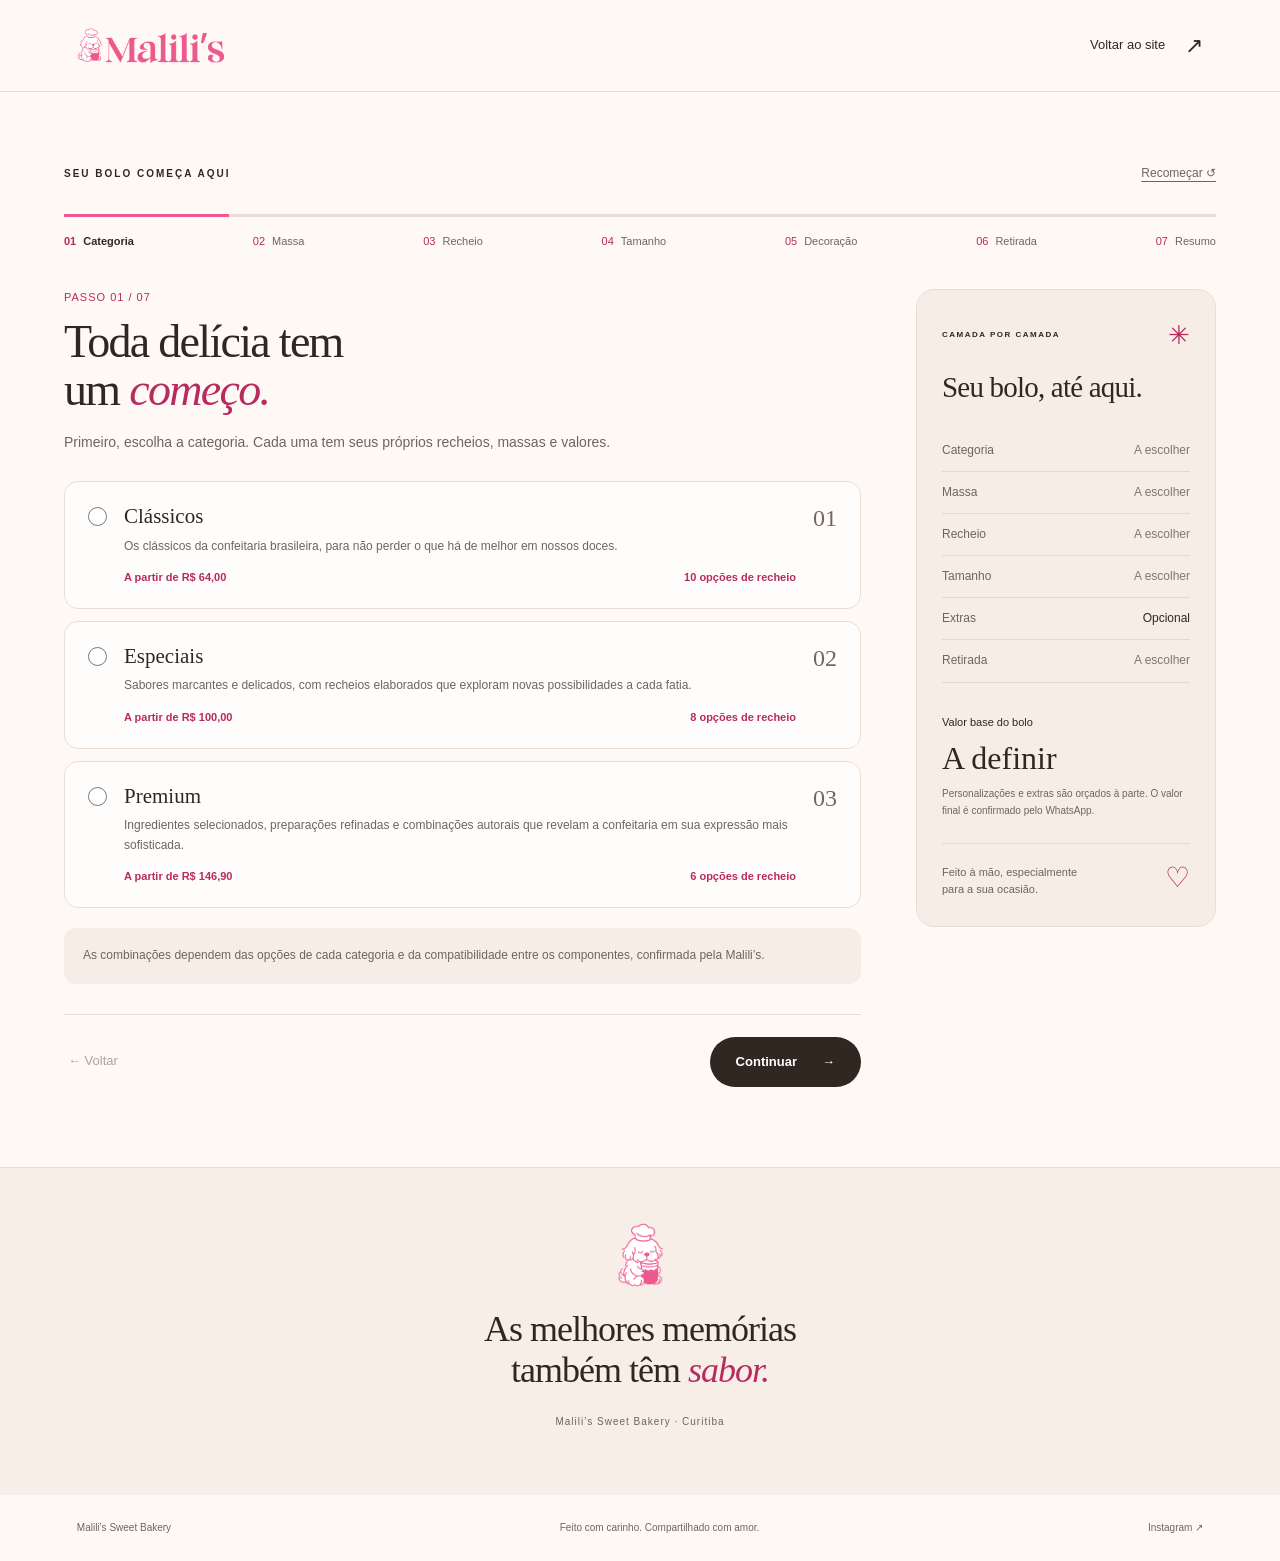
==== commit 3ade8e42: "Update cake quiz prices and weights" ====
--- a/monte-seu-bolo/index.html
+++ b/monte-seu-bolo/index.html
@@ -11,8 +11,8 @@
     <title>Monte seu bolo | Malili’s Sweet Bakery</title>
     <link rel="icon" href="../assets/images/logos/logo-dog.png" />
     <link rel="stylesheet" href="../assets/css/style.css?v=62811148ff71" />
-    <link rel="stylesheet" href="assets/quiz.css?v=62607d155e5b" />
-    <script src="assets/quiz.js" defer></script>
+    <link rel="stylesheet" href="assets/quiz.css?v=9857ffa28a2a" />
+    <script src="assets/quiz.js?v=0870c8ffc769" defer></script>
   </head>
   <body class="cake-page">
     <a class="cake-skip" href="#quiz">Ir para as escolhas</a>
--- a/monte-seu-bolo/assets/quiz.css
+++ b/monte-seu-bolo/assets/quiz.css
@@ -400,6 +400,53 @@
 .cake-choices--fillings .cake-option__name {
   font-size: 19px;
 }
+/* Ingredient illustrations stay compact so fillings remain easy to compare. */
+.cake-illustration-note {
+  margin: -12px 0 20px;
+  font-size: 11px;
+  color: var(--cake-muted);
+}
+.cake-choices--fillings .cake-option--filling {
+  display: grid;
+  grid-template-columns: 88px minmax(0, 1fr);
+  align-items: center;
+  gap: 14px;
+  padding: 16px;
+}
+.cake-option--filling input {
+  position: absolute;
+  top: 14px;
+  right: 12px;
+  margin: 0;
+}
+.cake-option--filling .cake-option__body {
+  padding-right: 15px;
+}
+.cake-filling-visual {
+  display: flex;
+  align-items: center;
+  justify-content: center;
+  min-height: 96px;
+  border-radius: 50%;
+  background: #f8eee6;
+}
+.cake-filling-visual img {
+  width: 100%;
+  height: 94px;
+  object-fit: contain;
+}
+@media (min-width: 601px) and (max-width: 1199px) {
+  .cake-choices--fillings .cake-option--filling {
+    grid-template-columns: 76px minmax(0, 1fr);
+    gap: 10px;
+  }
+  .cake-filling-visual {
+    min-height: 84px;
+  }
+  .cake-filling-visual img {
+    height: 82px;
+  }
+}
 .cake-choices--sizes {
   grid-template-columns: repeat(2, minmax(0, 1fr));
 }
@@ -415,17 +462,90 @@
   margin-top: 12px;
   font-weight: 600;
 }
-.cake-mass-image {
-  background: #f5ece3;
-  border-radius: 14px;
-  margin-bottom: 20px;
-  overflow: hidden;
-  padding: 20px;
-}
-.cake-mass-image img {
-  max-height: 110px;
+/* Each sponge has its own illustration inside the selectable card. */
+.cake-choices--sponges {
+  grid-template-columns: repeat(3, minmax(0, 1fr));
+  gap: 14px;
+}
+.cake-option--sponge {
+  flex-direction: column;
+  align-items: stretch;
+  gap: 18px;
+  padding: 16px;
+}
+.cake-option--sponge input {
+  position: absolute;
+  top: 16px;
+  right: 16px;
+  margin: 0;
+  z-index: 1;
+}
+.cake-sponge-visual {
+  display: flex;
+  align-items: center;
+  justify-content: center;
+  background: #f8eddb;
+  border-radius: 10px;
+  padding: 12px 4px;
+  min-height: 145px;
+}
+[data-sponge="chocolate"] .cake-sponge-visual {
+  background: #f0e4dc;
+}
+[data-sponge="red-velvet"] .cake-sponge-visual {
+  background: #fbe7ed;
+}
+.cake-sponge-visual img {
   width: 100%;
+  height: 130px;
   object-fit: contain;
+  filter: drop-shadow(0 8px 7px #65332615);
+}
+.cake-option--sponge .cake-option__name {
+  font-size: 23px;
+}
+.cake-choices--sponges:has(> :only-child) {
+  grid-template-columns: 1fr;
+}
+.cake-choices--sponges:has(> :only-child) .cake-option--sponge {
+  display: grid;
+  grid-template-columns: 180px minmax(0, 1fr);
+  align-items: center;
+}
+.cake-choices--sponges:has(> :only-child) .cake-option__body {
+  padding-right: 24px;
+}
+@media (max-width: 600px) {
+  .cake-choices--sponges {
+    grid-template-columns: 1fr;
+  }
+  .cake-choices--sponges .cake-option--sponge {
+    display: grid;
+    grid-template-columns: 92px minmax(0, 1fr);
+    align-items: center;
+    gap: 14px;
+    padding: 16px;
+  }
+  .cake-sponge-visual {
+    min-height: 108px;
+    padding: 4px;
+  }
+  .cake-sponge-visual img {
+    height: 100px;
+  }
+  .cake-option--sponge .cake-option__body {
+    padding-right: 20px;
+  }
+  .cake-option--sponge .cake-option__name {
+    font-size: 22px;
+  }
+  .cake-option--sponge input {
+    top: 15px;
+    right: 12px;
+  }
+  .cake-choices--sponges:has(> :only-child) .cake-option--sponge {
+    grid-template-columns: 92px minmax(0, 1fr);
+  }
 }
 .cake-summary {
   background: #f6eee6;
@@ -1069,7 +1189,11 @@
     width: 100%;
     font-size: 9px;
   }
-  .cake-page:has(input:focus, textarea:focus) .cake-navigation {
+  .cake-page:has(
+      input:focus:not([type="radio"]):not([type="checkbox"]),
+      textarea:focus
+    )
+    .cake-navigation {
     position: static;
   }
 }
